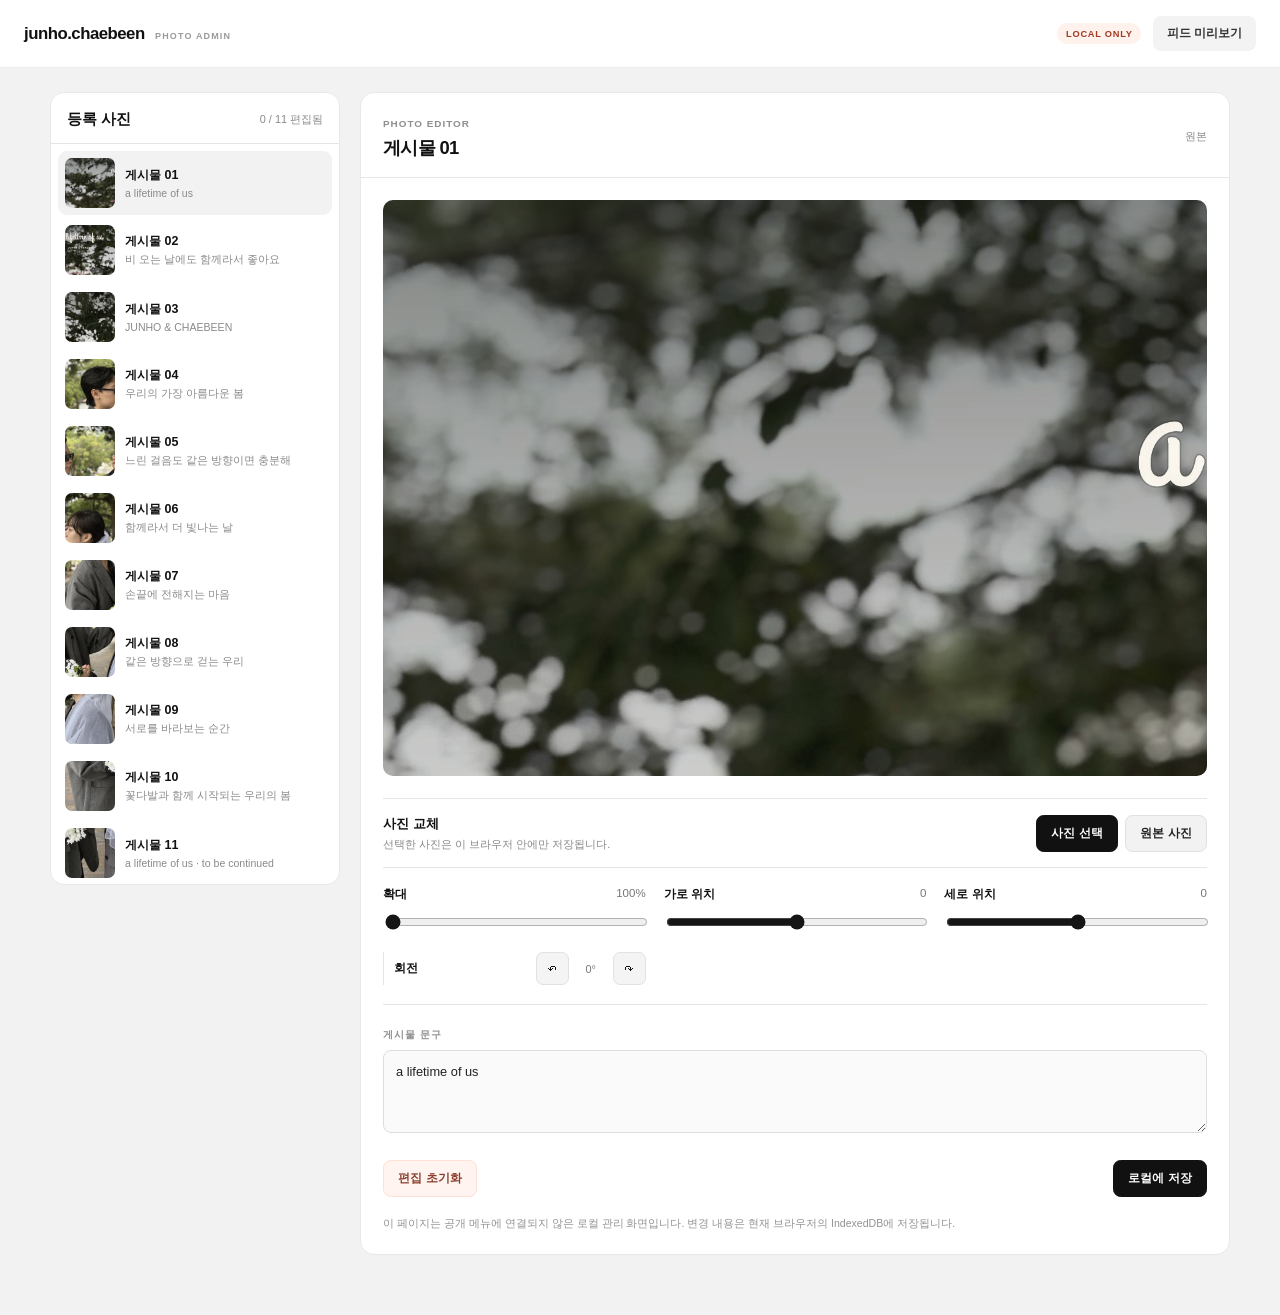
==== admin.html @ 0c3709ec "change source" ====
<!DOCTYPE html>
<html lang="ko">
<head>
  <meta charset="UTF-8">
  <meta name="viewport" content="width=device-width, initial-scale=1, viewport-fit=cover">
  <meta name="robots" content="noindex,nofollow">
  <meta name="theme-color" content="#ffffff">
  <title>junho.chaebeen · 사진 관리자</title>
  <link rel="icon" href="data:,">
  <link rel="stylesheet" href="./admin.css">
</head>
<body>
  <header class="admin-header">
    <a class="admin-brand" href="./feed.html" aria-label="계정 피드로 돌아가기">
      <span>junho.chaebeen</span>
      <small>PHOTO ADMIN</small>
    </a>
    <div class="admin-header__actions">
      <span class="admin-local-badge">LOCAL ONLY</span>
      <a href="./feed.html">피드 미리보기</a>
    </div>
  </header>

  <main class="admin-layout">
    <aside class="admin-sidebar" aria-label="게시물 목록">
      <div class="admin-sidebar__heading">
        <h1>등록 사진</h1>
        <span id="adminEditCount">0 / 11 편집됨</span>
      </div>
      <div class="admin-photo-list" id="adminPhotoList"></div>
    </aside>

    <section class="admin-editor" aria-labelledby="editorTitle">
      <header class="admin-editor__header">
        <div>
          <span class="admin-kicker">PHOTO EDITOR</span>
          <h2 id="editorTitle">게시물 01</h2>
        </div>
        <span class="admin-save-state" id="adminSaveState">불러오는 중</span>
      </header>

      <div class="admin-stage">
        <img id="adminPreviewImage" src="./images/KakaoTalk_20261025_205325815.jpg" alt="선택한 게시물 사진 미리보기">
      </div>

      <div class="admin-editor__body">
        <section class="admin-photo-actions" aria-label="사진 파일">
          <div>
            <strong>사진 교체</strong>
            <p>선택한 사진은 이 브라우저 안에만 저장됩니다.</p>
          </div>
          <div class="admin-photo-actions__buttons">
            <input id="adminFileInput" type="file" accept="image/*" hidden>
            <button class="admin-button admin-button--dark" type="button" id="adminChooseFile">사진 선택</button>
            <button class="admin-button" type="button" id="adminResetPhoto">원본 사진</button>
          </div>
        </section>

        <section class="admin-controls" aria-label="사진 편집">
          <label class="admin-range">
            <span><strong>확대</strong><output id="adminZoomOutput">100%</output></span>
            <input id="adminZoom" type="range" min="1" max="2" step="0.02" value="1">
          </label>
          <label class="admin-range">
            <span><strong>가로 위치</strong><output id="adminXOutput">0</output></span>
            <input id="adminX" type="range" min="-35" max="35" step="1" value="0">
          </label>
          <label class="admin-range">
            <span><strong>세로 위치</strong><output id="adminYOutput">0</output></span>
            <input id="adminY" type="range" min="-35" max="35" step="1" value="0">
          </label>
          <div class="admin-rotate">
            <strong>회전</strong>
            <div>
              <button class="admin-icon-button" type="button" id="adminRotateLeft" aria-label="왼쪽으로 90도 회전">↶</button>
              <output id="adminRotationOutput">0°</output>
              <button class="admin-icon-button" type="button" id="adminRotateRight" aria-label="오른쪽으로 90도 회전">↷</button>
            </div>
          </div>
        </section>

        <label class="admin-caption">
          <span>게시물 문구</span>
          <textarea id="adminCaption" maxlength="120" rows="3"></textarea>
        </label>

        <div class="admin-editor__footer">
          <button class="admin-button admin-button--quiet" type="button" id="adminResetEdit">편집 초기화</button>
          <button class="admin-button admin-button--dark" type="button" id="adminSaveButton">로컬에 저장</button>
        </div>
        <p class="admin-note">이 페이지는 공개 메뉴에 연결되지 않은 로컬 관리 화면입니다. 변경 내용은 현재 브라우저의 IndexedDB에 저장됩니다.</p>
      </div>
    </section>
  </main>

  <div class="admin-toast" id="adminToast" role="status" aria-live="polite"></div>
  <script src="./feed-data.js"></script>
  <script src="./admin-store.js"></script>
  <script src="./admin.js"></script>
</body>
</html>
---- admin.css ----
:root {
  --admin-ink: #111;
  --admin-muted: #727272;
  --admin-line: #e5e5e5;
  --admin-soft: #f5f5f5;
  --admin-orange: #f05a35;
}

* {
  box-sizing: border-box;
}

body {
  min-height: 100vh;
  margin: 0;
  color: var(--admin-ink);
  background: #f2f2f2;
  font-family: -apple-system, BlinkMacSystemFont, "Segoe UI", Roboto, "Helvetica Neue", Arial, sans-serif;
  -webkit-font-smoothing: antialiased;
}

button,
input,
textarea {
  font: inherit;
}

button {
  color: inherit;
  cursor: pointer;
}

.admin-header {
  position: sticky;
  z-index: 30;
  top: 0;
  display: flex;
  align-items: center;
  justify-content: space-between;
  min-height: 68px;
  padding: 0 24px;
  background: #fff;
  border-bottom: 1px solid #ededed;
}

.admin-brand {
  display: flex;
  align-items: baseline;
  gap: .65rem;
  color: var(--admin-ink);
  text-decoration: none;
}

.admin-brand span {
  font-size: 1.05rem;
  font-weight: 750;
  letter-spacing: -.03em;
}

.admin-brand small {
  color: #9a9a9a;
  font-size: .56rem;
  font-weight: 700;
  letter-spacing: .13em;
}

.admin-header__actions {
  display: flex;
  align-items: center;
  gap: .75rem;
}

.admin-header__actions a {
  padding: .55rem .85rem;
  color: #333;
  background: #f3f3f3;
  border-radius: .5rem;
  font-size: .75rem;
  font-weight: 700;
  text-decoration: none;
}

.admin-local-badge {
  padding: .34rem .55rem;
  color: #a33b23;
  background: #fff1ec;
  border-radius: 999px;
  font-size: .58rem;
  font-weight: 800;
  letter-spacing: .08em;
}

.admin-layout {
  display: grid;
  grid-template-columns: minmax(230px, 290px) minmax(0, 1fr);
  gap: 20px;
  width: min(calc(100% - 32px), 1180px);
  margin: 24px auto 60px;
  align-items: start;
}

.admin-sidebar,
.admin-editor {
  background: #fff;
  border: 1px solid #e8e8e8;
  border-radius: 14px;
}

.admin-sidebar {
  position: sticky;
  top: 92px;
  overflow: hidden;
}

.admin-sidebar__heading {
  display: flex;
  align-items: center;
  justify-content: space-between;
  padding: 17px 16px 14px;
  border-bottom: 1px solid var(--admin-line);
}

.admin-sidebar__heading h1 {
  margin: 0;
  font-size: .93rem;
}

.admin-sidebar__heading span {
  color: #8a8a8a;
  font-size: .68rem;
}

.admin-photo-list {
  display: flex;
  max-height: calc(100vh - 160px);
  flex-direction: column;
  gap: 3px;
  padding: 7px;
  overflow-y: auto;
}

.admin-photo-item {
  display: grid;
  grid-template-columns: 50px minmax(0, 1fr) auto;
  align-items: center;
  gap: 10px;
  width: 100%;
  padding: 7px;
  background: transparent;
  border: 0;
  border-radius: 9px;
  text-align: left;
}

.admin-photo-item:hover,
.admin-photo-item.is-active {
  background: #f2f2f2;
}

.admin-photo-item__thumb {
  width: 50px;
  height: 50px;
  overflow: hidden;
  background: #eee;
  border-radius: 7px;
}

.admin-photo-item__thumb img {
  width: 100%;
  height: 100%;
  object-fit: cover;
}

.admin-photo-item__copy {
  min-width: 0;
}

.admin-photo-item__copy strong,
.admin-photo-item__copy small {
  display: block;
  overflow: hidden;
  text-overflow: ellipsis;
  white-space: nowrap;
}

.admin-photo-item__copy strong {
  font-size: .78rem;
}

.admin-photo-item__copy small {
  margin-top: 3px;
  color: #8a8a8a;
  font-size: .66rem;
}

.admin-photo-item__edited {
  width: 7px;
  height: 7px;
  background: var(--admin-orange);
  border-radius: 50%;
}

.admin-editor {
  min-width: 0;
  overflow: hidden;
}

.admin-editor__header {
  display: flex;
  align-items: center;
  justify-content: space-between;
  padding: 20px 22px 17px;
  border-bottom: 1px solid var(--admin-line);
}

.admin-kicker,
.admin-caption > span {
  color: #8f8f8f;
  font-size: .62rem;
  font-weight: 700;
  letter-spacing: .1em;
}

.admin-editor__header h2 {
  margin: 4px 0 0;
  font-size: 1.15rem;
  letter-spacing: -.035em;
}

.admin-save-state {
  color: #8b8b8b;
  font-size: .7rem;
}

.admin-save-state.is-saved {
  color: #1b7b53;
}

.admin-stage {
  display: grid;
  height: min(64vh, 650px);
  min-height: 360px;
  margin: 22px;
  overflow: hidden;
  place-items: center;
  background:
    linear-gradient(45deg, #ededed 25%, transparent 25%),
    linear-gradient(-45deg, #ededed 25%, transparent 25%),
    linear-gradient(45deg, transparent 75%, #ededed 75%),
    linear-gradient(-45deg, transparent 75%, #ededed 75%),
    #f8f8f8;
  background-position: 0 0, 0 10px, 10px -10px, -10px 0;
  background-size: 20px 20px;
  border-radius: 10px;
}

.admin-stage img {
  display: block;
  width: 100%;
  height: 100%;
  object-fit: contain;
  transform-origin: center;
  transition: transform .18s ease;
}

.admin-editor__body {
  padding: 0 22px 22px;
}

.admin-photo-actions {
  display: flex;
  align-items: center;
  justify-content: space-between;
  gap: 16px;
  padding: 15px 0;
  border-top: 1px solid var(--admin-line);
  border-bottom: 1px solid var(--admin-line);
}

.admin-photo-actions strong {
  font-size: .8rem;
}

.admin-photo-actions p {
  margin: 4px 0 0;
  color: #888;
  font-size: .69rem;
}

.admin-photo-actions__buttons {
  display: flex;
  gap: 7px;
}

.admin-button {
  min-height: 37px;
  padding: .55rem .9rem;
  color: #222;
  background: #f2f2f2;
  border: 1px solid #e0e0e0;
  border-radius: .48rem;
  font-size: .72rem;
  font-weight: 700;
}

.admin-button--dark {
  color: #fff;
  background: #111;
  border-color: #111;
}

.admin-button--quiet {
  color: #8a3e2d;
  background: #fff4f0;
  border-color: #ffe0d5;
}

.admin-controls {
  display: grid;
  grid-template-columns: repeat(3, minmax(0, 1fr));
  gap: 18px;
  padding: 19px 0;
  border-bottom: 1px solid var(--admin-line);
}

.admin-range {
  min-width: 0;
}

.admin-range > span {
  display: flex;
  justify-content: space-between;
  gap: 8px;
  font-size: .72rem;
}

.admin-range output {
  color: #777;
}

.admin-range input {
  width: 100%;
  margin-top: 12px;
  accent-color: #151515;
}

.admin-rotate {
  display: flex;
  align-items: center;
  justify-content: space-between;
  gap: 10px;
  padding-left: 10px;
  border-left: 1px solid var(--admin-line);
  font-size: .72rem;
}

.admin-rotate > div {
  display: flex;
  align-items: center;
  gap: 7px;
}

.admin-icon-button {
  display: grid;
  width: 33px;
  height: 33px;
  padding: 0;
  place-items: center;
  background: #f4f4f4;
  border: 1px solid #e2e2e2;
  border-radius: 7px;
  font-size: 1rem;
}

.admin-rotate output {
  min-width: 30px;
  color: #777;
  font-size: .68rem;
  text-align: center;
}

.admin-caption {
  display: block;
  padding: 19px 0;
}

.admin-caption textarea {
  width: 100%;
  margin-top: 8px;
  padding: 11px 12px;
  resize: vertical;
  color: #222;
  background: #fafafa;
  border: 1px solid #ddd;
  border-radius: 8px;
  outline: 0;
  font-size: .8rem;
  line-height: 1.55;
}

.admin-caption textarea:focus {
  border-color: #777;
  background: #fff;
}

.admin-editor__footer {
  display: flex;
  justify-content: space-between;
  gap: 10px;
  padding-top: 4px;
}

.admin-note {
  margin: 18px 0 0;
  color: #929292;
  font-size: .66rem;
  line-height: 1.55;
}

.admin-toast {
  position: fixed;
  z-index: 50;
  right: 50%;
  bottom: 24px;
  padding: .72rem 1rem;
  color: #fff;
  background: rgba(17, 17, 17, .9);
  border-radius: 999px;
  font-size: .74rem;
  opacity: 0;
  pointer-events: none;
  transform: translate(50%, 12px);
  transition: opacity .2s ease, transform .2s ease;
}

.admin-toast.is-visible {
  opacity: 1;
  transform: translate(50%, 0);
}

@media (max-width: 760px) {
  .admin-header {
    min-height: 60px;
    padding: 0 14px;
  }

  .admin-brand small,
  .admin-local-badge {
    display: none;
  }

  .admin-layout {
    display: flex;
    width: calc(100% - 20px);
    margin: 10px auto 30px;
    flex-direction: column;
    gap: 10px;
  }

  .admin-sidebar {
    position: static;
    width: 100%;
  }

  .admin-sidebar__heading {
    padding: 12px 13px 10px;
  }

  .admin-photo-list {
    display: flex;
    max-height: none;
    flex-direction: row;
    gap: 5px;
    padding: 7px;
    overflow-x: auto;
  }

  .admin-photo-item {
    display: flex;
    width: 74px;
    flex: 0 0 74px;
    flex-direction: column;
    align-items: stretch;
    gap: 5px;
    padding: 5px;
  }

  .admin-photo-item__thumb {
    width: 64px;
    height: 64px;
  }

  .admin-photo-item__copy strong {
    font-size: .65rem;
    text-align: center;
  }

  .admin-photo-item__copy small,
  .admin-photo-item__edited {
    display: none;
  }

  .admin-editor__header {
    padding: 16px;
  }

  .admin-stage {
    height: min(60vh, 540px);
    min-height: 310px;
    margin: 12px;
  }

  .admin-editor__body {
    padding: 0 14px 16px;
  }

  .admin-photo-actions {
    align-items: stretch;
    flex-direction: column;
    gap: 12px;
  }

  .admin-photo-actions__buttons {
    display: grid;
    grid-template-columns: 1fr 1fr;
  }

  .admin-controls {
    grid-template-columns: 1fr 1fr;
    gap: 16px;
  }

  .admin-rotate {
    grid-column: 1 / -1;
    padding: 12px 0 0;
    border-top: 1px solid var(--admin-line);
    border-left: 0;
  }
}

@media (prefers-reduced-motion: reduce) {
  *,
  *::before,
  *::after {
    scroll-behavior: auto !important;
    transition-duration: .01ms !important;
    animation-duration: .01ms !important;
  }
}
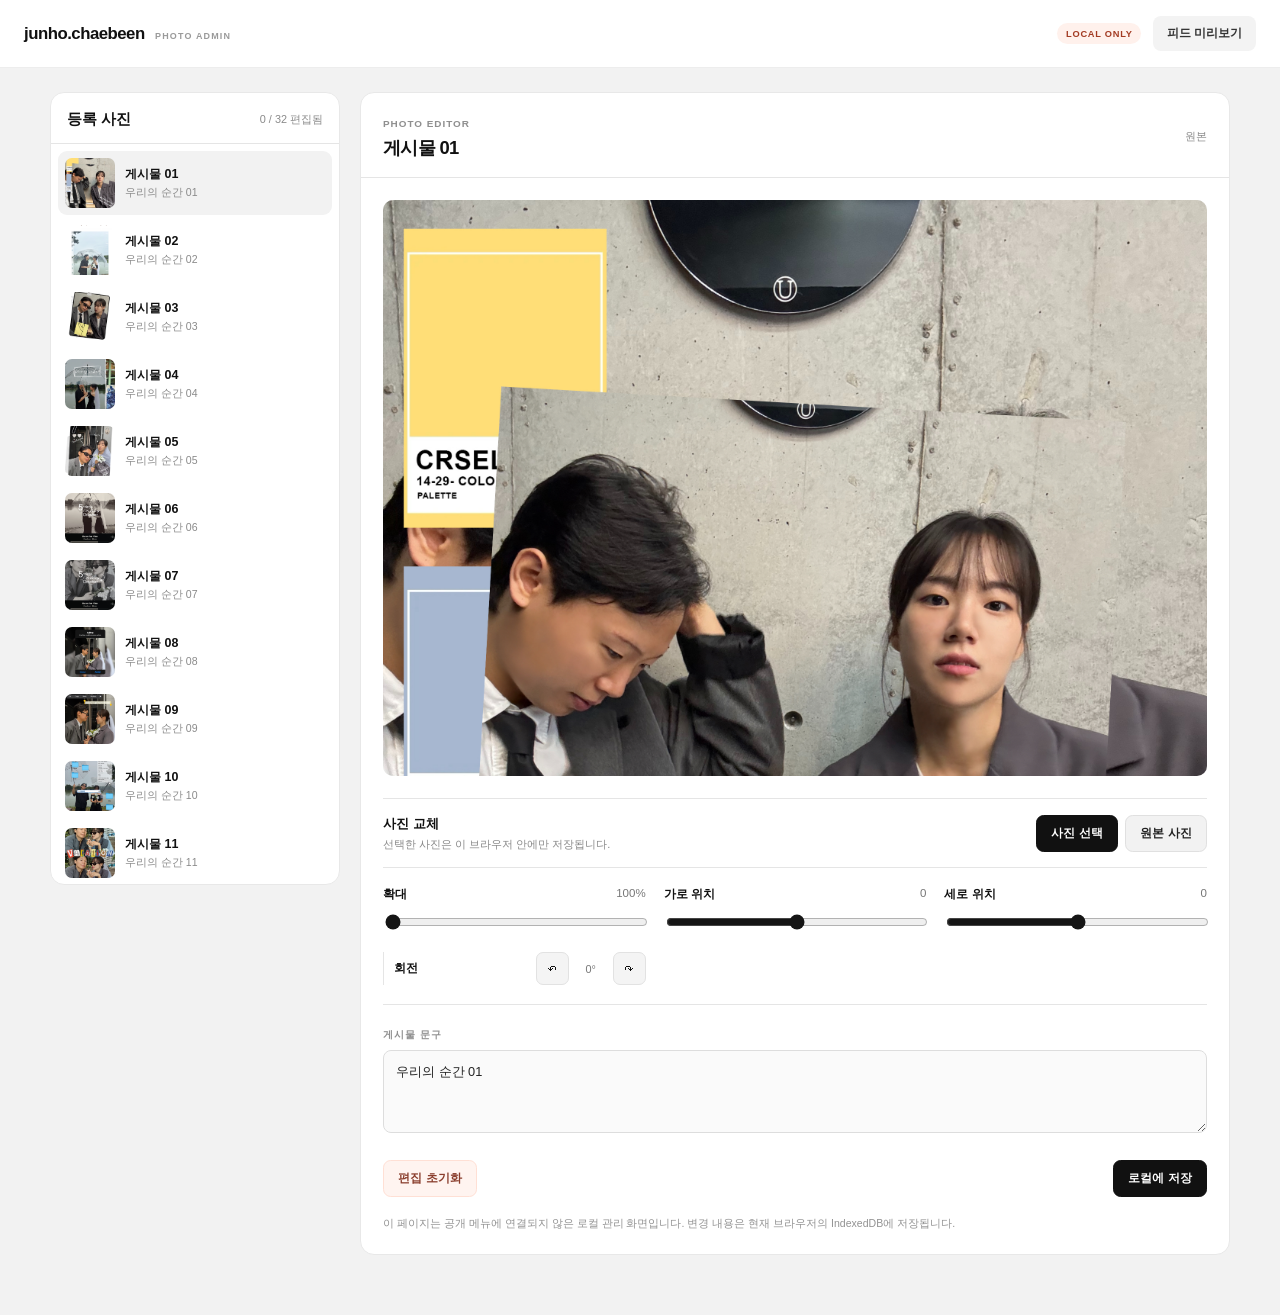
==== commit caae6472: "이미지수정" ====
--- a/admin.html
+++ b/admin.html
@@ -2,7 +2,7 @@
 <html lang="ko">
 <head>
   <meta charset="UTF-8">
-  <meta name="viewport" content="width=device-width, initial-scale=1, viewport-fit=cover">
+  <meta name="viewport" content="width=device-width, initial-scale=1, maximum-scale=1, user-scalable=no, viewport-fit=cover">
   <meta name="robots" content="noindex,nofollow">
   <meta name="theme-color" content="#ffffff">
   <title>junho.chaebeen · 사진 관리자</title>
@@ -11,13 +11,13 @@
 </head>
 <body>
   <header class="admin-header">
-    <a class="admin-brand" href="./feed.html" aria-label="계정 피드로 돌아가기">
+    <a class="admin-brand" href="./index.html" aria-label="계정 피드로 돌아가기">
       <span>junho.chaebeen</span>
       <small>PHOTO ADMIN</small>
     </a>
     <div class="admin-header__actions">
       <span class="admin-local-badge">LOCAL ONLY</span>
-      <a href="./feed.html">피드 미리보기</a>
+      <a href="./index.html">피드 미리보기</a>
     </div>
   </header>
 
@@ -40,7 +40,7 @@
       </header>
 
       <div class="admin-stage">
-        <img id="adminPreviewImage" src="./images/KakaoTalk_20261025_205325815.jpg" alt="선택한 게시물 사진 미리보기">
+        <img id="adminPreviewImage" src="./images/slide_2%202.JPG" alt="선택한 게시물 사진 미리보기">
       </div>
 
       <div class="admin-editor__body">
@@ -99,3 +99,4 @@
   <script src="./admin.js"></script>
 </body>
 </html>
+
